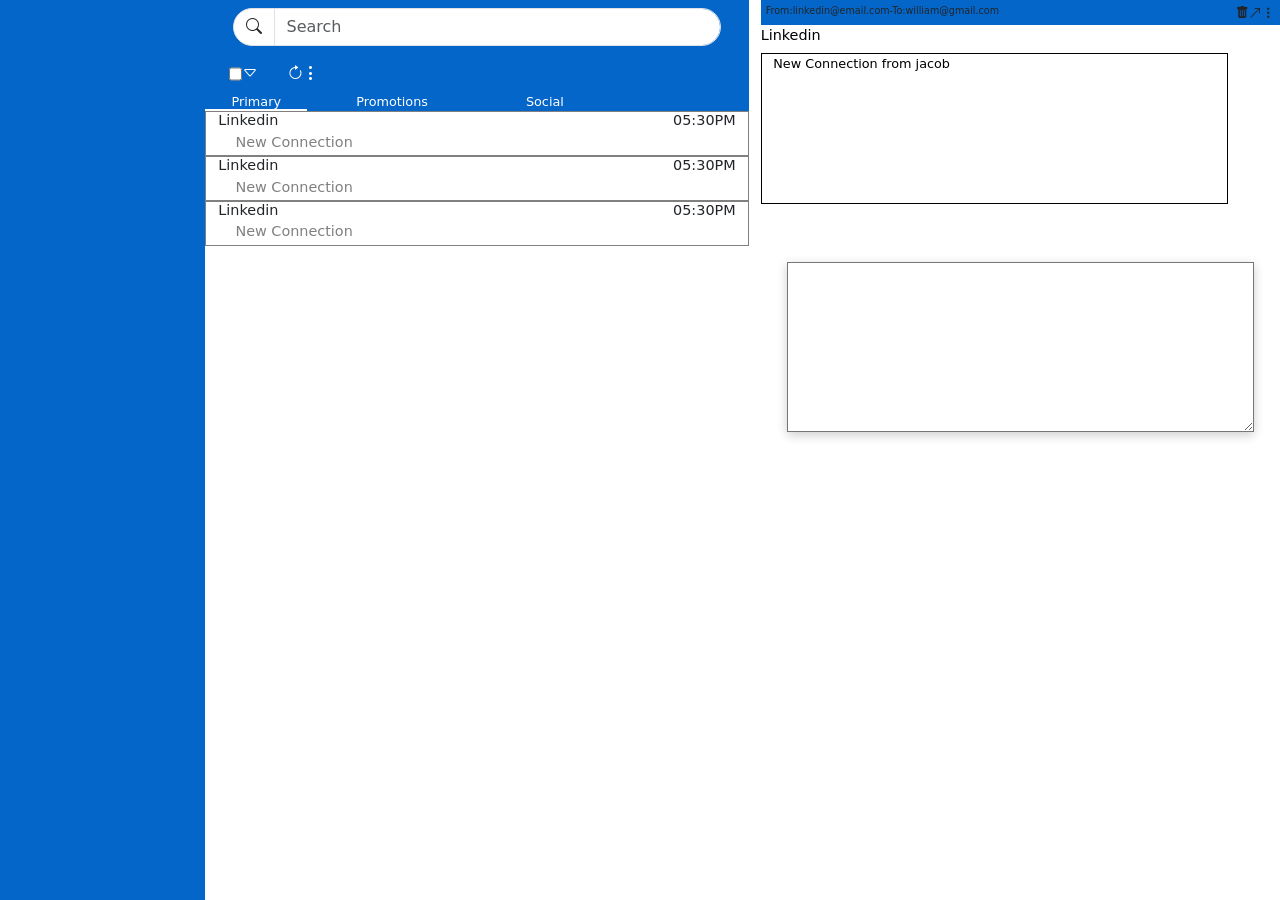
==== Email-template.html @ 092af568 "working on email" ====
<!DOCTYPE html>
<html lang="en">
  <head>
    <meta charset="utf-8" />
    <meta name="viewport" content="width=device-width, initial-scale=1.0" />
    <link rel="preconnect" href="https://fonts.googleapis.com" />
    <link rel="preconnect" href="https://fonts.gstatic.com" crossorigin />
    <link
      href="https://cdn.jsdelivr.net/npm/bootstrap@5.0.2/dist/css/bootstrap.min.css"
      rel="stylesheet"
      integrity="sha384-EVSTQN3/azprG1Anm3QDgpJLIm9Nao0Yz1ztcQTwFspd3yD65VohhpuuCOmLASjC"
      crossorigin="anonymous"
    />
    <link
      rel="stylesheet"
      href="https://cdn.jsdelivr.net/npm/bootstrap-icons@1.5.0/font/bootstrap-icons.css"
    />
    <link href="Email-template.css" rel="stylesheet" />

    <title>Email Template</title>
  </head>
  <body>
    <div class="main-container">
      <div class="row">
        <nav
          class="navbar col-lg-2 navbar-expand-lg navbar-light p-0 justify-content-center"
        >
          <div
            class="container d-flex justify-content-between w-100 m-0 p-sm-0"
            style="background-color: transparent"
          >
            <!-- Search bar -->
            <form class="d-flex d-lg-none">
              <div class="input-group">
                <span class="input-group-text bg-white">
                  <i class="bi bi-search"></i>
                </span>
                <input
                  class="form-control"
                  type="search"
                  placeholder="Search"
                  aria-label="Search"
                />
              </div>
            </form>

            <!-- Hamburger menu button -->

            <button
              class="navbar-toggler"
              type="button"
              data-bs-toggle="collapse"
              data-bs-target="#navbarToggleExternalContent"
              aria-controls="navbarToggleExternalContent"
              aria-expanded="false"
              aria-label="Toggle navigation"
            >
              <span class="navbar-toggler-icon"></span>
            </button>
          </div>
        </nav>
        <!-- inbox with all emails -->
        <div class="inbox-container col-lg-5 col-md-6 p-0">
          <div class="email-bar-nav d-flex flex-column">
            <form
              class="row-lg d-lg-flex d-none col-12 w-100 justify-content-center"
            >
              <div class="input-group row-lg m-2">
                <span class="input-group-text bg-white">
                  <i class="bi bi-search"></i>
                </span>
                <input
                  class="form-control"
                  type="search"
                  placeholder="Search"
                  aria-label="Search"
                />
              </div>
            </form>
            <div class="email-bar-top w-100 d-flex flex-column p-0">
              <div
                class="email-bar-icons d-flex justify-content-around w-25 p-2"
              >
                <div
                  class="checkbox-container text-white w-50 d-flex justify-content-center"
                >
                  <input type="checkbox" /><i class="bi bi-caret-down"></i>
                </div>
                <div
                  class="reload-container text-white w-50 d-flex justify-content-center"
                >
                  <i class="bi bi-arrow-clockwise"></i>
                  <i class="bi bi-three-dots-vertical"></i>
                </div>
              </div>

              <div class="email-bar-type row w-100 m-0 text-white">
                <div class="col-md-3 col-4 p-0">
                  <h5
                    class="w-75 m-0 d-flex justify-content-center"
                    style="border-bottom: 2px solid white"
                  >
                    Primary
                  </h5>
                </div>
                <div class="col-md-3 col-4 p-0">
                  <h5 class="w-75 m-0 d-flex justify-content-center">
                    Promotions
                  </h5>
                </div>
                <div class="col-md-6 col-4 p-0">
                  <h5 class="w-50 m-0 d-flex justify-content-center">Social</h5>
                </div>
              </div>
            </div>
          </div>
          <div class="row-lg" style="border: 1px solid grey">
            <div class="email-info row w-100 m-0">
              <h4 class="email-name col-6 m-0">Linkedin</h4>
              <h5 class="email-time col-6 m-0">05:30PM</h5>
            </div>
            <div
              class="email-description-container d-flex justify-content-center"
            >
              <p class="email-description m-0">New Connection</p>
            </div>
          </div>
          <div class="row-lg" style="border: 1px solid grey">
            <div class="email-info row w-100 m-0">
              <h4 class="email-name col-6 m-0">Linkedin</h4>
              <h5 class="email-time col-6 m-0">05:30PM</h5>
            </div>
            <div
              class="email-description-container d-flex justify-content-center"
            >
              <p class="email-description m-0">New Connection</p>
            </div>
          </div>
          <div class="row-lg" style="border: 1px solid grey">
            <div class="email-info row w-100 m-0">
              <h4 class="email-name col-6 m-0">Linkedin</h4>
              <h5 class="email-time col-6 m-0">05:30PM</h5>
            </div>
            <div
              class="email-description-container d-flex justify-content-center"
            >
              <p class="email-description m-0">New Connection</p>
            </div>
          </div>
        </div>

        <!-- opened email -->
        <div class="opened-email col-lg-5 col-md-6">
          <div class="tags row">
            <h5 class="opened-from col-9 m-0">
              From:linkedin@email.com-To:william@gmail.com
            </h5>
            <h5 class="opened-icons col-3 m-0">
              <i class="bi bi-trash-fill"></i>
              <i class="bi bi-arrow-up-right"></i>
              <i class="bi bi-three-dots-vertical"></i>
            </h5>
          </div>

          <div class="opened-email-container row h-50">
            <div class="email-details col-lg-12">
              <h4 class="opened-email-info">Linkedin</h4>
              <div
                class="opened-email-description d-flex justify-content-center"
              >
                <p>New Connection from jacob</p>
              </div>
            </div>
            <div class="send-email col-lg-12">
              <div class="textarea-container d-flex justify-content-center m-0">
                <textarea></textarea>
              </div>
            </div>
          </div>
        </div>
      </div>
    </div>
    <!-- Insert your content here -->

    <script
      src="https://cdn.jsdelivr.net/npm/@popperjs/core@2.9.2/dist/umd/popper.min.js"
      integrity="sha384-IQsoLXl5PILFhosVNubq5LC7Qb9DXgDA9i+tQ8Zj3iwWAwPtgFTxbJ8NT4GN1R8p"
      crossorigin="anonymous"
    ></script>
    <script
      src="https://cdn.jsdelivr.net/npm/bootstrap@5.0.2/dist/js/bootstrap.min.js"
      integrity="sha384-cVKIPhGWiC2Al4u+LWgxfKTRIcfu0JTxR+EQDz/bgldoEyl4H0zUF0QKbrJ0EcQF"
      crossorigin="anonymous"
    ></script>
  </body>
</html>
---- Email-template.css ----
/* * {
  border: 1px solid red;
} */
.main-container {
  /* height: 100vh; */
}

/* nav bar styling */

.input-group-text {
  border-radius: 30px;
}
.form-control {
  border-radius: 30px;
}
form {
  width: 80%;
}

.navbar {
  height: 10vh;

  background-color: #0466c8;
}

/*inbox email styling*/

.email-bar-nav {
  background-color: #0466c8;
}
.email-bar-nav .input-group {
  width: 90%;
}
/* .email-bar-nav * {
  border: 1px solid red;
} */
.email-bar-type h5 {
  font-size: 0.8rem;
}

.email-bar-top {
  /* width: 90%; */
}
.inbox-container {
  height: 45vh;

  background-color: #ffffff;
}
.email-info h5,
h4 {
  font-size: 0.9rem;
}

.email-time {
  display: flex;
  justify-content: flex-end;
}

.email-description {
  width: 90%;
  color: grey;
  font-size: 0.9rem;
  padding: 2px;
  margin: 2px;
}

/* opened email styling*/

.opened-email {
  /* background-color: #0466c8; */
  height: 50%;
}
.tags {
  margin: 0;
  border-bottom: 2px solid #ffffff;
  background-color: #0466c8;
}
.opened-icons {
  display: flex;
  justify-content: end;
  font-size: 0.8rem;
  padding: 5px;
}

.opened-from {
  font-size: 0.6rem;
  padding: 5px;
}

.opened-email-info {
  color: black;
}
.opened-email-description {
  color: black;
  font-size: 0.8rem;
  border: 1px solid black;
  height: 80%;
  width: 90%;
}
.opened-email-description p {
  width: 95%;
}
.send-email {
  height: 21vh;
}
.email-details {
  height: 21vh;
}
.textarea-container {
  width: 100%;
  height: 100%;
  align-items: center;
}
textarea {
  width: 90%;
  height: 90%;
  box-shadow: 0 3px 10px rgb(0 0 0 / 0.2);
}

/* media view ports*/
@media (min-width: 992px) {
  .navbar {
    height: 100vh;
  }
  .inbox-container {
    height: 100vh;
  }
  .opened-email {
    height: 100vh;
  }
}
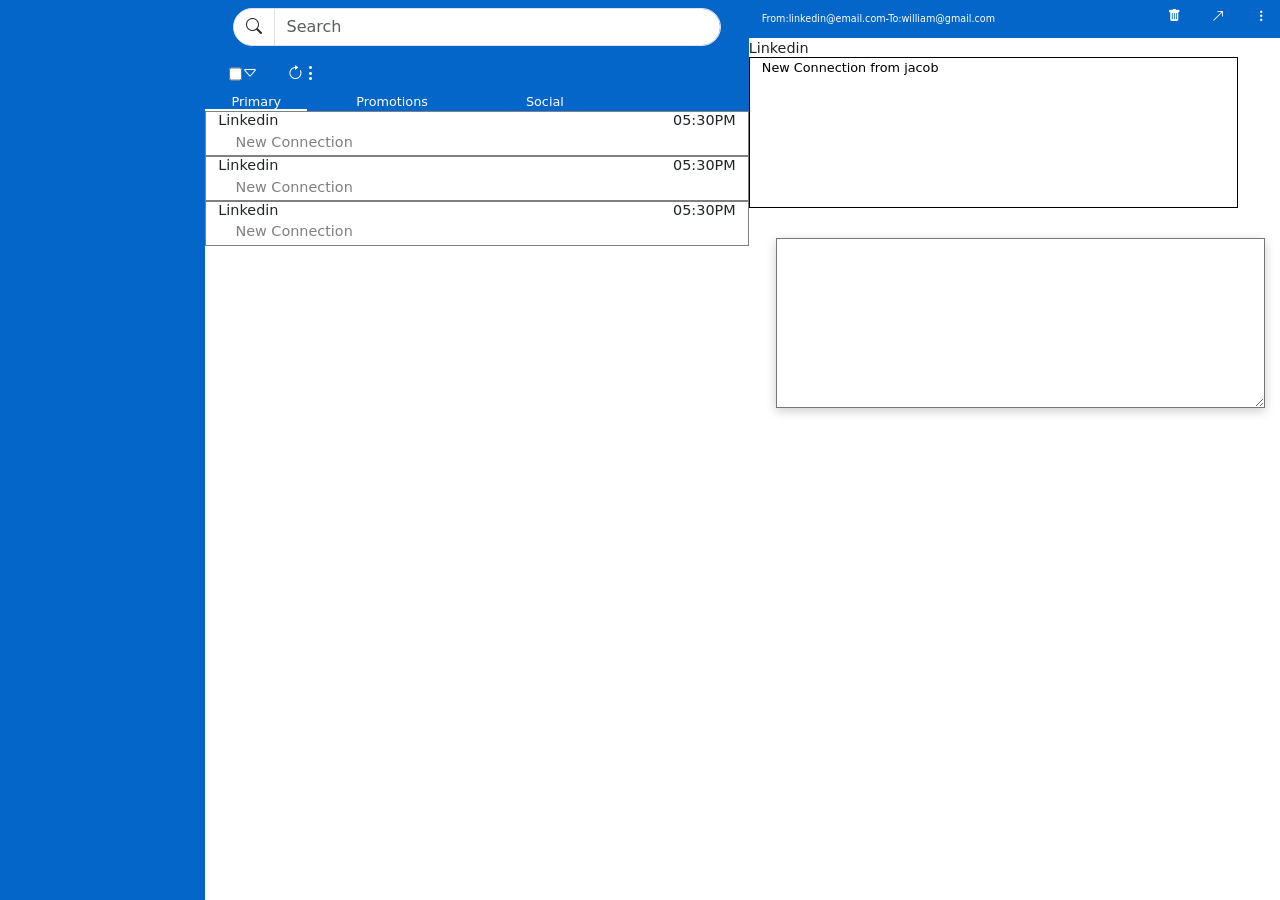
==== commit a2730d58: "opened email nav" ====
--- a/Email-template.html
+++ b/Email-template.html
@@ -150,28 +150,30 @@
         </div>
 
         <!-- opened email -->
-        <div class="opened-email col-lg-5 col-md-6">
-          <div class="tags row">
+        <div class="opened-email col-lg-5 col-md-6 p-0">
+          <div class="tags d-flex text-white w-100 m-0 p-2">
             <h5 class="opened-from col-9 m-0">
               From:linkedin@email.com-To:william@gmail.com
             </h5>
-            <h5 class="opened-icons col-3 m-0">
+            <h5
+              class="opened-icons col-3 m-0 p-0 d-flex justify-content-around"
+            >
               <i class="bi bi-trash-fill"></i>
               <i class="bi bi-arrow-up-right"></i>
               <i class="bi bi-three-dots-vertical"></i>
             </h5>
           </div>
 
-          <div class="opened-email-container row h-50">
-            <div class="email-details col-lg-12">
-              <h4 class="opened-email-info">Linkedin</h4>
+          <div class="opened-email-container h-50">
+            <div class="email-details p-0">
+              <h4 class="opened-email-info m-0">Linkedin</h4>
               <div
-                class="opened-email-description d-flex justify-content-center"
+                class="opened-email-description d-flex justify-content-center m-0"
               >
                 <p>New Connection from jacob</p>
               </div>
             </div>
-            <div class="send-email col-lg-12">
+            <div class="send-email p-0">
               <div class="textarea-container d-flex justify-content-center m-0">
                 <textarea></textarea>
               </div>
--- a/Email-template.css
+++ b/Email-template.css
@@ -70,6 +70,7 @@
   /* background-color: #0466c8; */
   height: 50%;
 }
+
 .tags {
   margin: 0;
   border-bottom: 2px solid #ffffff;
@@ -87,9 +88,6 @@
   padding: 5px;
 }
 
-.opened-email-info {
-  color: black;
-}
 .opened-email-description {
   color: black;
   font-size: 0.8rem;
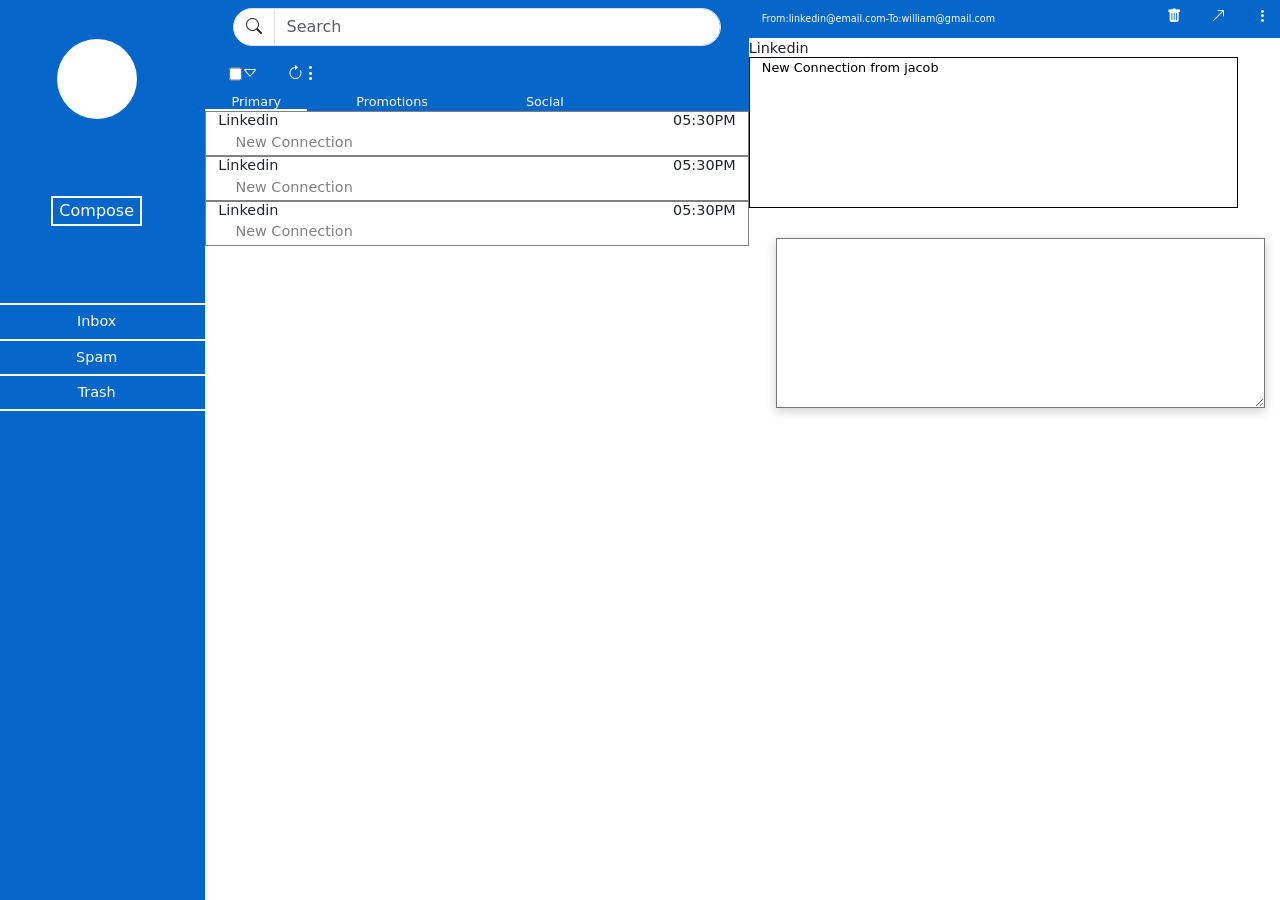
==== commit 57dee6be: "save changes" ====
--- a/Email-template.html
+++ b/Email-template.html
@@ -26,11 +26,11 @@
           class="navbar col-lg-2 navbar-expand-lg navbar-light p-0 justify-content-center"
         >
           <div
-            class="container d-flex justify-content-between w-100 m-0 p-sm-0"
+            class="container d-lg-none d-flex justify-content-between w-100 m-0 p-sm-0"
             style="background-color: transparent"
           >
             <!-- Search bar -->
-            <form class="d-flex d-lg-none">
+            <form class="d-flex">
               <div class="input-group">
                 <span class="input-group-text bg-white">
                   <i class="bi bi-search"></i>
@@ -57,6 +57,40 @@
             >
               <span class="navbar-toggler-icon"></span>
             </button>
+          </div>
+          <!--SideBar for desktop view-->
+          <div
+            class="sidebar-container d-lg-flex d-none flex-column w-100 h-100 text-white"
+          >
+            <div
+              class="sidebar-inner-div h-50 d-flex flex-column justify-content-around align-items-center"
+            >
+              <div class="sidebar-circle d-flex align-items-center bg-white">
+                account
+              </div>
+              <div class="sidebar-compose-div">
+                <button class="bg-transparent text-white">Compose</button>
+              </div>
+              <div
+                class="sidebar-info-div w-100 d-flex flex-column align-items-center"
+              >
+                <div
+                  class="w-100 d-flex justify-content-center p-2 border-top border-2 border-white"
+                >
+                  <h4 class="m-0">Inbox</h4>
+                </div>
+                <div
+                  class="w-100 d-flex justify-content-center p-2 border-top border-2 border-white"
+                >
+                  <h4 class="m-0">Spam</h4>
+                </div>
+                <div
+                  class="w-100 d-flex justify-content-center p-2 border-top border-bottom border-2 border-white"
+                >
+                  <h4 class="m-0">Trash</h4>
+                </div>
+              </div>
+            </div>
           </div>
         </nav>
         <!-- inbox with all emails -->
--- a/Email-template.css
+++ b/Email-template.css
@@ -23,6 +23,14 @@
   background-color: #0466c8;
 }
 
+.sidebar-circle {
+  border-radius: 50%;
+  width: 80px;
+  height: 80px;
+}
+.sidebar-compose-div button {
+  border: 2px solid white;
+}
 /*inbox email styling*/
 
 .email-bar-nav {
@@ -77,10 +85,7 @@
   background-color: #0466c8;
 }
 .opened-icons {
-  display: flex;
-  justify-content: end;
-  font-size: 0.8rem;
-  padding: 5px;
+  font-size: 0.9rem;
 }
 
 .opened-from {
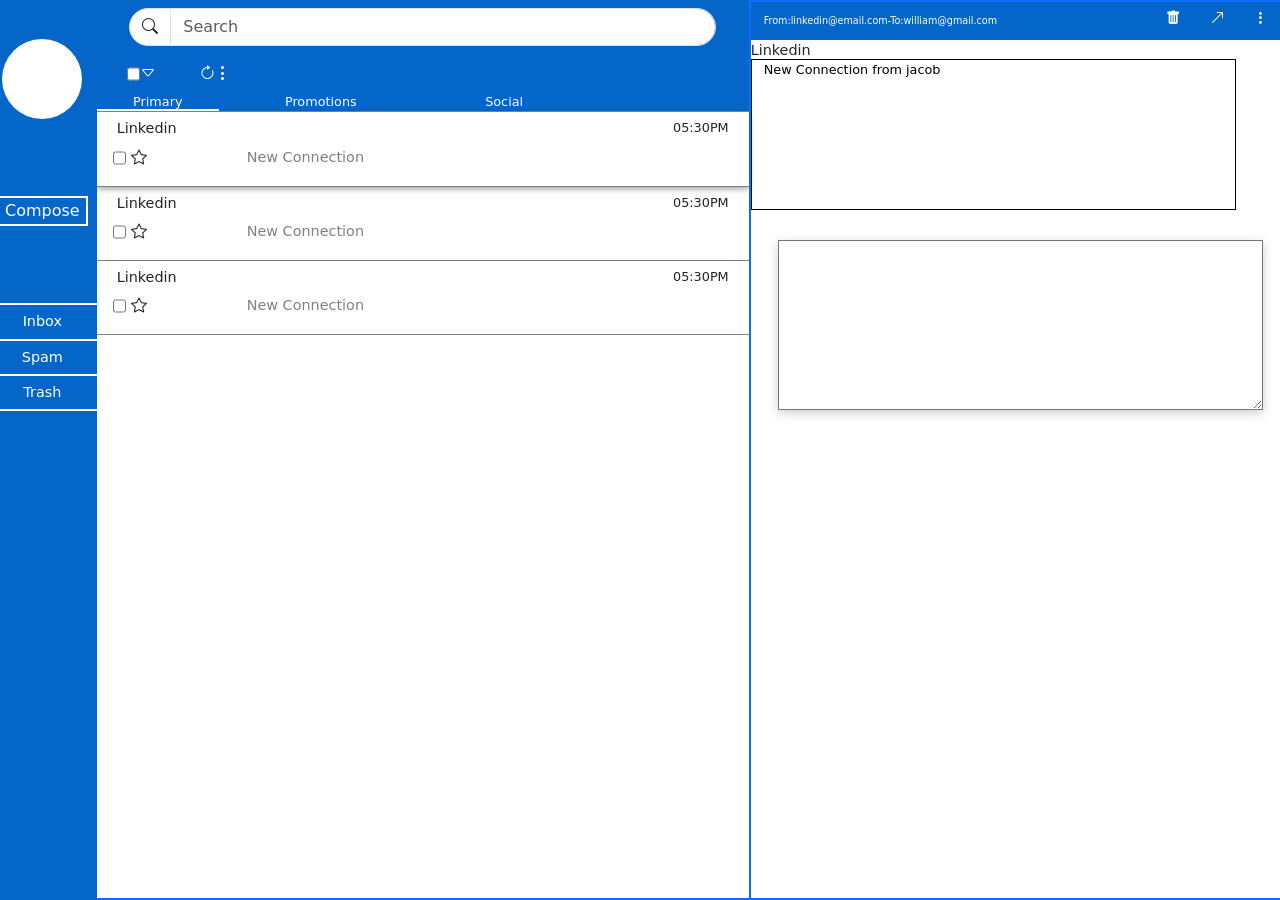
==== commit 43c2e29b: "emails changing" ====
--- a/Email-template.html
+++ b/Email-template.html
@@ -23,7 +23,7 @@
     <div class="main-container">
       <div class="row">
         <nav
-          class="navbar col-lg-2 navbar-expand-lg navbar-light p-0 justify-content-center"
+          class="navbar col-lg-1 navbar-expand-lg navbar-light p-0 justify-content-center"
         >
           <div
             class="container d-lg-none d-flex justify-content-between w-100 m-0 p-sm-0"
@@ -94,7 +94,9 @@
           </div>
         </nav>
         <!-- inbox with all emails -->
-        <div class="inbox-container col-lg-5 col-md-6 p-0">
+        <div
+          class="inbox-container col-lg-6 col-md-6 p-0 border-bottom border-2 border-primary"
+        >
           <div class="email-bar-nav d-flex flex-column">
             <form
               class="row-lg d-lg-flex d-none col-12 w-100 justify-content-center"
@@ -148,43 +150,68 @@
               </div>
             </div>
           </div>
-          <div class="row-lg" style="border: 1px solid grey">
-            <div class="email-info row w-100 m-0">
-              <h4 class="email-name col-6 m-0">Linkedin</h4>
-              <h5 class="email-time col-6 m-0">05:30PM</h5>
-            </div>
-            <div
-              class="email-description-container d-flex justify-content-center"
-            >
-              <p class="email-description m-0">New Connection</p>
-            </div>
-          </div>
-          <div class="row-lg" style="border: 1px solid grey">
-            <div class="email-info row w-100 m-0">
-              <h4 class="email-name col-6 m-0">Linkedin</h4>
-              <h5 class="email-time col-6 m-0">05:30PM</h5>
-            </div>
-            <div
-              class="email-description-container d-flex justify-content-center"
-            >
-              <p class="email-description m-0">New Connection</p>
-            </div>
-          </div>
-          <div class="row-lg" style="border: 1px solid grey">
-            <div class="email-info row w-100 m-0">
-              <h4 class="email-name col-6 m-0">Linkedin</h4>
-              <h5 class="email-time col-6 m-0">05:30PM</h5>
-            </div>
-            <div
-              class="email-description-container d-flex justify-content-center"
-            >
-              <p class="email-description m-0">New Connection</p>
+          <div class="email-inbox-container">
+            <div class="email-inbox-div row-lg p-2" id="one">
+              <div class="email-info row w-100 m-0">
+                <h4 class="email-name col-6 m-0">Linkedin</h4>
+                <h5 class="email-time col-6 m-0">05:30PM</h5>
+              </div>
+              <div
+                class="email-description-container d-flex justify-content-center"
+              >
+                <div
+                  class="email-description-icons d-flex justify-content-center justify-content-md-start m-2"
+                >
+                  <input type="checkbox" /><i class="bi bi-star"></i>
+                </div>
+                <p class="email-description m-0 d-flex align-items-center">
+                  New Connection
+                </p>
+              </div>
+            </div>
+            <div class="email-inbox-div row-lg p-2" id="two">
+              <div class="email-info row w-100 m-0">
+                <h4 class="email-name col-6 m-0">Linkedin</h4>
+                <h5 class="email-time col-6 m-0">05:30PM</h5>
+              </div>
+              <div
+                class="email-description-container d-flex justify-content-center"
+              >
+                <div
+                  class="email-description-icons d-flex justify-content-center justify-content-md-start m-2"
+                >
+                  <input type="checkbox" /><i class="bi bi-star"></i>
+                </div>
+                <p class="email-description m-0 d-flex align-items-center">
+                  New Connection
+                </p>
+              </div>
+            </div>
+            <div class="email-inbox-div row-lg p-2" id="three">
+              <div class="email-info row w-100 m-0">
+                <h4 class="email-name col-6 m-0">Linkedin</h4>
+                <h5 class="email-time col-6 m-0">05:30PM</h5>
+              </div>
+              <div
+                class="email-description-container d-flex justify-content-center"
+              >
+                <div
+                  class="email-description-icons d-flex justify-content-center justify-content-md-start m-2"
+                >
+                  <input type="checkbox" /><i class="bi bi-star"></i>
+                </div>
+                <p class="email-description m-0 d-flex align-items-center">
+                  New Connection
+                </p>
+              </div>
             </div>
           </div>
         </div>
 
         <!-- opened email -->
-        <div class="opened-email col-lg-5 col-md-6 p-0">
+        <div
+          class="opened-email col-lg-5 col-md-6 p-0 border border-2 border-primary"
+        >
           <div class="tags d-flex text-white w-100 m-0 p-2">
             <h5 class="opened-from col-9 m-0">
               From:linkedin@email.com-To:william@gmail.com
--- a/Email-template.css
+++ b/Email-template.css
@@ -54,7 +54,7 @@
 
   background-color: #ffffff;
 }
-.email-info h5,
+.email-info,
 h4 {
   font-size: 0.9rem;
 }
@@ -62,16 +62,34 @@
 .email-time {
   display: flex;
   justify-content: flex-end;
+  font-size: 0.8rem;
 }
 
 .email-description {
-  width: 90%;
+  width: 80%;
   color: grey;
   font-size: 0.9rem;
   padding: 2px;
   margin: 2px;
 }
 
+.email-inbox-container {
+  border-bottom: 1px solid grey;
+}
+
+.email-description-icons {
+  width: 20%;
+}
+.email-description-icons input {
+  margin-right: 5px;
+}
+
+.email-inbox-div {
+  border-top: 1px solid grey;
+}
+#one {
+  box-shadow: rgba(0, 0, 0, 0.16) 0px 3px 6px, rgba(0, 0, 0, 0.23) 0px 3px 6px;
+}
 /* opened email styling*/
 
 .opened-email {
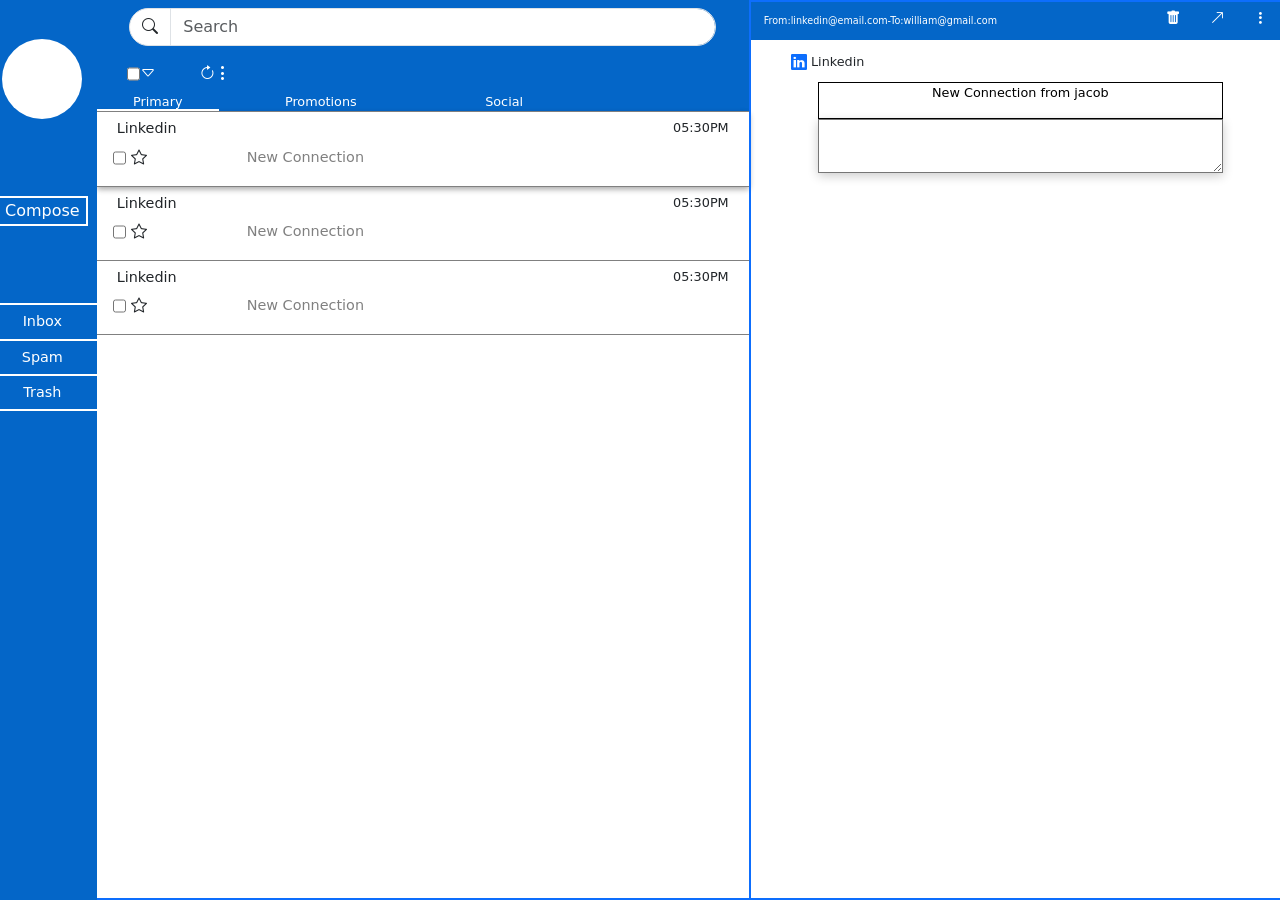
==== commit 615a7362: "commit" ====
--- a/Email-template.html
+++ b/Email-template.html
@@ -20,7 +20,7 @@
     <title>Email Template</title>
   </head>
   <body>
-    <div class="main-container">
+    <div class="main-container h-100">
       <div class="row">
         <nav
           class="navbar col-lg-1 navbar-expand-lg navbar-light p-0 justify-content-center"
@@ -225,18 +225,31 @@
             </h5>
           </div>
 
-          <div class="opened-email-container h-50">
-            <div class="email-details p-0">
-              <h4 class="opened-email-info m-0">Linkedin</h4>
-              <div
-                class="opened-email-description d-flex justify-content-center m-0"
+          <div class="opened-email-container">
+            <div
+              class="email-details p-0 d-flex flex-column align-items-center"
+            >
+              <div
+                class="email-opened-from w-100 d-flex justify-content-start p-2 align-items-center"
+              >
+                <i
+                  class="bi bi-linkedin linkedin-logo d-flex justify-content-end text-primary p-1"
+                >
+                </i>
+                <h4 class="opened-email-info m-0">Linkedin</h4>
+              </div>
+
+              <div
+                class="opened-email-description d-flex justify-content-center m-0 w-75"
               >
                 <p>New Connection from jacob</p>
               </div>
             </div>
             <div class="send-email p-0">
-              <div class="textarea-container d-flex justify-content-center m-0">
-                <textarea></textarea>
+              <div
+                class="textarea-container d-flex justify-content-center m-0 h-50"
+              >
+                <textarea class="w-75"></textarea>
               </div>
             </div>
           </div>
--- a/Email-template.css
+++ b/Email-template.css
@@ -92,11 +92,18 @@
 }
 /* opened email styling*/
 
-.opened-email {
-  /* background-color: #0466c8; */
-  height: 50%;
+.opened-email-info {
+  width: 90%;
+  font-size: 0.8rem;
+  padding-right: 10px;
+}
+.linkedin-logo {
+  width: 10%;
 }
 
+/* .opened-email * {
+  border: 1px solid red;
+} */
 .tags {
   margin: 0;
   border-bottom: 2px solid #ffffff;
@@ -115,26 +122,13 @@
   color: black;
   font-size: 0.8rem;
   border: 1px solid black;
-  height: 80%;
-  width: 90%;
+  /* height: 80%;
+  width: 90%; */
 }
-.opened-email-description p {
-  width: 95%;
-}
-.send-email {
-  height: 21vh;
-}
-.email-details {
-  height: 21vh;
-}
-.textarea-container {
-  width: 100%;
-  height: 100%;
-  align-items: center;
-}
+
 textarea {
-  width: 90%;
-  height: 90%;
+  /* width: 90%;
+  height: 90%; */
   box-shadow: 0 3px 10px rgb(0 0 0 / 0.2);
 }
 
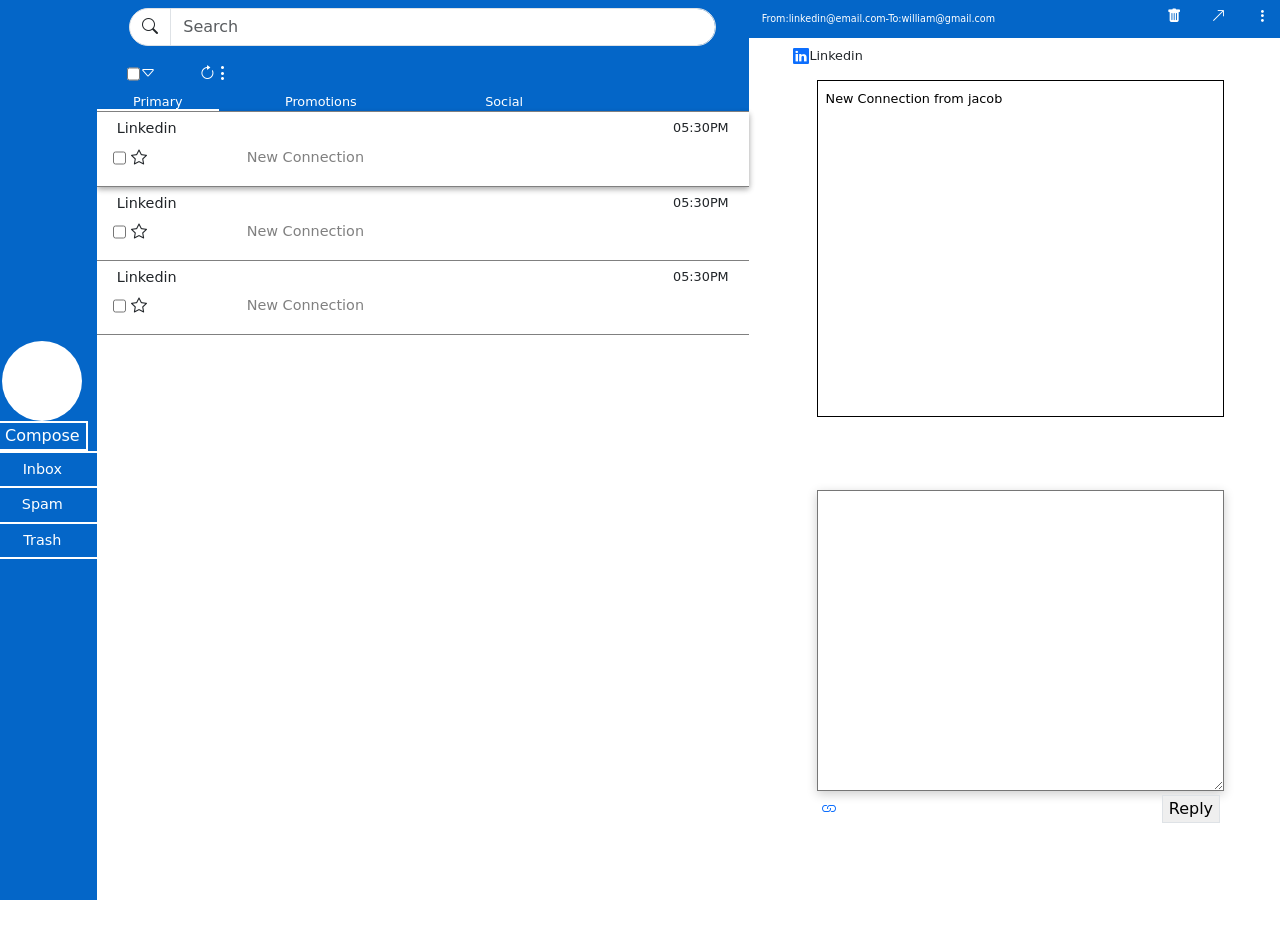
==== commit df9c780f: "found issue" ====
--- a/Email-template.html
+++ b/Email-template.html
@@ -21,7 +21,7 @@
   </head>
   <body>
     <div class="main-container h-100">
-      <div class="row">
+      <div class="row h-100">
         <nav
           class="navbar col-lg-1 navbar-expand-lg navbar-light p-0 justify-content-center"
         >
@@ -58,9 +58,9 @@
               <span class="navbar-toggler-icon"></span>
             </button>
           </div>
-          <!--SideBar for desktop view-->
+          <!-- SideBar for desktop view -->
           <div
-            class="sidebar-container d-lg-flex d-none flex-column w-100 h-100 text-white"
+            class="sidebar-container d-lg-flex d-none flex-column w-100 text-white"
           >
             <div
               class="sidebar-inner-div h-50 d-flex flex-column justify-content-around align-items-center"
@@ -94,9 +94,7 @@
           </div>
         </nav>
         <!-- inbox with all emails -->
-        <div
-          class="inbox-container col-lg-6 col-md-6 p-0 border-bottom border-2 border-primary"
-        >
+        <div class="inbox-container col-lg-6 col-md-6 p-0">
           <div class="email-bar-nav d-flex flex-column">
             <form
               class="row-lg d-lg-flex d-none col-12 w-100 justify-content-center"
@@ -209,9 +207,7 @@
         </div>
 
         <!-- opened email -->
-        <div
-          class="opened-email col-lg-5 col-md-6 p-0 border border-2 border-primary"
-        >
+        <div class="opened-email col-lg-5 col-md-6 p-0">
           <div class="tags d-flex text-white w-100 m-0 p-2">
             <h5 class="opened-from col-9 m-0">
               From:linkedin@email.com-To:william@gmail.com
@@ -225,31 +221,38 @@
             </h5>
           </div>
 
-          <div class="opened-email-container">
+          <div class="opened-email-container h-100">
             <div
-              class="email-details p-0 d-flex flex-column align-items-center"
+              class="email-details p-0 d-flex flex-column align-items-center h-50"
             >
               <div
                 class="email-opened-from w-100 d-flex justify-content-start p-2 align-items-center"
               >
                 <i
-                  class="bi bi-linkedin linkedin-logo d-flex justify-content-end text-primary p-1"
+                  class="bi bi-linkedin linkedin-logo d-flex justify-content-end text-primary"
                 >
                 </i>
                 <h4 class="opened-email-info m-0">Linkedin</h4>
               </div>
 
               <div
-                class="opened-email-description d-flex justify-content-center m-0 w-75"
-              >
-                <p>New Connection from jacob</p>
-              </div>
-            </div>
-            <div class="send-email p-0">
-              <div
-                class="textarea-container d-flex justify-content-center m-0 h-50"
-              >
-                <textarea class="w-75"></textarea>
+                class="opened-email-description d-flex justify-content-center w-75 m-2 h-75"
+              >
+                <p class="m-2 w-100">New Connection from jacob</p>
+              </div>
+            </div>
+            <div class="send-email p-0 h-50 d-flex justify-content-center">
+              <div class="textarea-container d-flex flex-column w-75 m-0 h-75">
+                <textarea class="w-100 h-100"></textarea>
+
+                <div
+                  class="d-flex justify-content-between align-items-center p-1"
+                >
+                  <i class="bi bi-link send-link text-primary"></i>
+                  <button class="reply-button border border-transparent">
+                    Reply
+                  </button>
+                </div>
               </div>
             </div>
           </div>
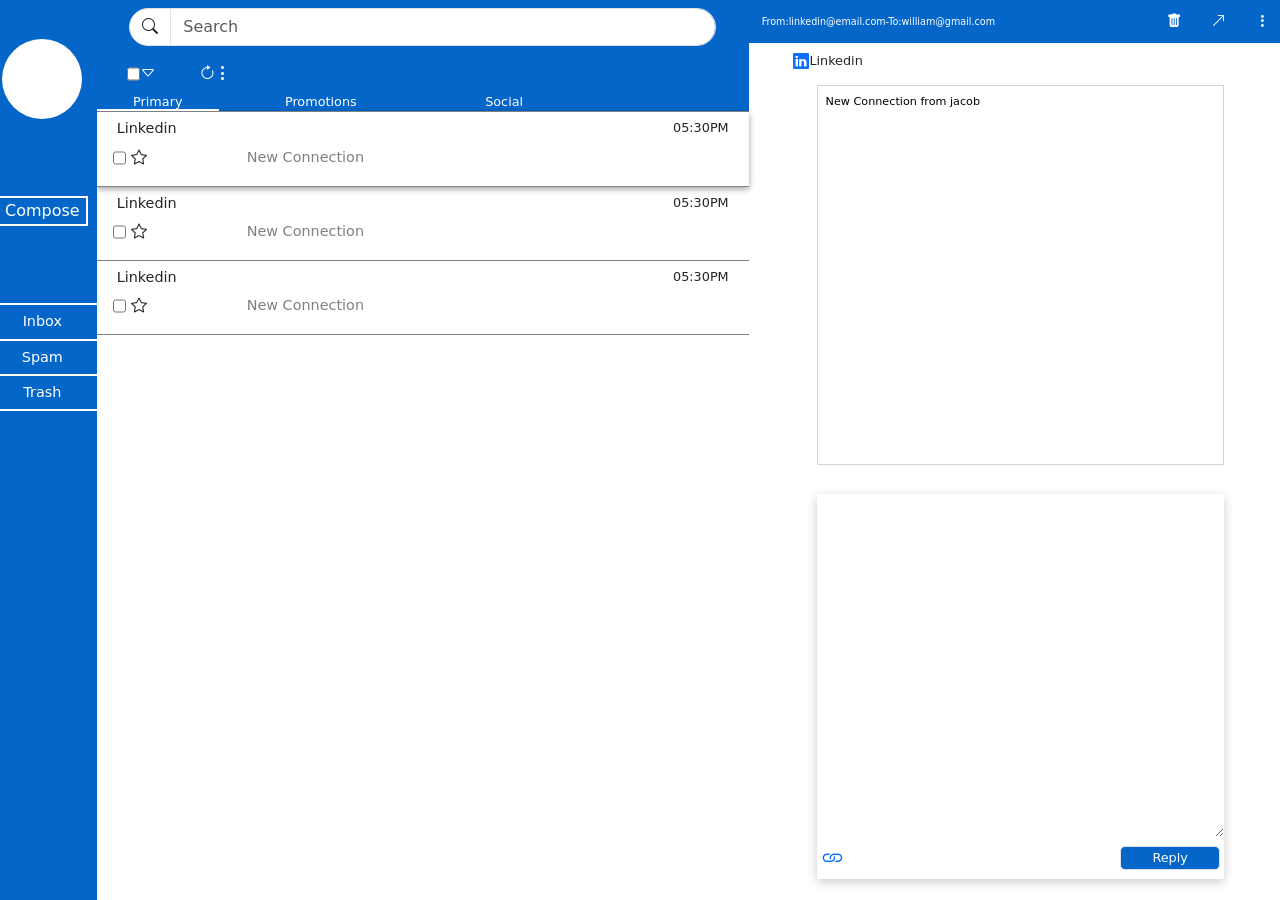
==== commit 9155e5d9: "coming together" ====
--- a/Email-template.html
+++ b/Email-template.html
@@ -26,23 +26,22 @@
           class="navbar col-lg-1 navbar-expand-lg navbar-light p-0 justify-content-center"
         >
           <div
-            class="container d-lg-none d-flex justify-content-between w-100 m-0 p-sm-0"
+            class="searchbar-hamburger d-lg-none d-flex justify-content-around align-items-center w-100"
             style="background-color: transparent"
           >
             <!-- Search bar -->
-            <form class="d-flex">
-              <div class="input-group">
-                <span class="input-group-text bg-white">
-                  <i class="bi bi-search"></i>
-                </span>
-                <input
-                  class="form-control"
-                  type="search"
-                  placeholder="Search"
-                  aria-label="Search"
-                />
-              </div>
-            </form>
+
+            <div class="input-group p-0 d-flex justify-content-center w-75">
+              <span class="input-group-text bg-white p-1">
+                <i class="bi bi-search"></i>
+              </span>
+              <input
+                class="form-control p-1"
+                type="search"
+                placeholder="Search"
+                aria-label="Search"
+              />
+            </div>
 
             <!-- Hamburger menu button -->
 
@@ -60,7 +59,7 @@
           </div>
           <!-- SideBar for desktop view -->
           <div
-            class="sidebar-container d-lg-flex d-none flex-column w-100 text-white"
+            class="sidebar-container d-lg-flex d-none flex-column w-100 text-white h-100"
           >
             <div
               class="sidebar-inner-div h-50 d-flex flex-column justify-content-around align-items-center"
@@ -208,7 +207,7 @@
 
         <!-- opened email -->
         <div class="opened-email col-lg-5 col-md-6 p-0">
-          <div class="tags d-flex text-white w-100 m-0 p-2">
+          <div class="tags d-flex text-white w-100 m-0 p-2 align-items-center">
             <h5 class="opened-from col-9 m-0">
               From:linkedin@email.com-To:william@gmail.com
             </h5>
@@ -221,7 +220,7 @@
             </h5>
           </div>
 
-          <div class="opened-email-container h-100">
+          <div class="opened-email-container">
             <div
               class="email-details p-0 d-flex flex-column align-items-center h-50"
             >
@@ -236,13 +235,15 @@
               </div>
 
               <div
-                class="opened-email-description d-flex justify-content-center w-75 m-2 h-75"
+                class="opened-email-description d-flex justify-content-center w-75 m-2"
               >
                 <p class="m-2 w-100">New Connection from jacob</p>
               </div>
             </div>
-            <div class="send-email p-0 h-50 d-flex justify-content-center">
-              <div class="textarea-container d-flex flex-column w-75 m-0 h-75">
+            <div
+              class="send-email p-0 h-50 d-flex justify-content-center align-items-center"
+            >
+              <div class="textarea-container d-flex flex-column w-75 m-0">
                 <textarea class="w-100 h-100"></textarea>
 
                 <div
--- a/Email-template.css
+++ b/Email-template.css
@@ -1,8 +1,14 @@
 /* * {
   border: 1px solid red;
 } */
+
+body,
+html {
+  height: 100%;
+}
+
 .main-container {
-  /* height: 100vh; */
+  height: 100%;
 }
 
 /* nav bar styling */
@@ -13,14 +19,14 @@
 .form-control {
   border-radius: 30px;
 }
-form {
-  width: 80%;
+
+.navbar {
+  height: 10%;
+  background-color: #0466c8;
 }
 
-.navbar {
-  height: 10vh;
-
-  background-color: #0466c8;
+.searchbar-hamburger {
+  height: 100%;
 }
 
 .sidebar-circle {
@@ -31,6 +37,7 @@
 .sidebar-compose-div button {
   border: 2px solid white;
 }
+
 /*inbox email styling*/
 
 .email-bar-nav {
@@ -39,21 +46,16 @@
 .email-bar-nav .input-group {
   width: 90%;
 }
-/* .email-bar-nav * {
-  border: 1px solid red;
-} */
+
 .email-bar-type h5 {
   font-size: 0.8rem;
 }
 
-.email-bar-top {
-  /* width: 90%; */
-}
 .inbox-container {
-  height: 45vh;
-
+  height: 45%;
   background-color: #ffffff;
 }
+
 .email-info,
 h4 {
   font-size: 0.9rem;
@@ -90,6 +92,7 @@
 #one {
   box-shadow: rgba(0, 0, 0, 0.16) 0px 3px 6px, rgba(0, 0, 0, 0.23) 0px 3px 6px;
 }
+
 /* opened email styling*/
 
 .opened-email-info {
@@ -97,17 +100,23 @@
   font-size: 0.8rem;
   padding-right: 10px;
 }
+
 .linkedin-logo {
   width: 10%;
 }
 
-/* .opened-email * {
-  border: 1px solid red;
-} */
+.opened-email {
+  height: 45%;
+}
+
 .tags {
   margin: 0;
   border-bottom: 2px solid #ffffff;
   background-color: #0466c8;
+  height: 10%;
+}
+.opened-email-container {
+  height: 90%;
 }
 .opened-icons {
   font-size: 0.9rem;
@@ -121,26 +130,56 @@
 .opened-email-description {
   color: black;
   font-size: 0.8rem;
-  border: 1px solid black;
-  /* height: 80%;
-  width: 90%; */
+  border: 1px solid lightgray;
+  height: 90%;
+}
+.opened-email-description p {
+  font-size: 0.7rem;
 }
 
 textarea {
-  /* width: 90%;
-  height: 90%; */
-  box-shadow: 0 3px 10px rgb(0 0 0 / 0.2);
+  border: none;
 }
 
+.textarea-container {
+  box-shadow: 0 3px 10px rgb(0 0 0 / 0.2);
+  height: 90%;
+}
+.send-link {
+  font-size: 1.4rem;
+}
+.reply-button {
+  background-color: #0466c8;
+  border-radius: 5px;
+  color: #ffffff;
+  width: 25%;
+  font-size: 0.8rem;
+  height: 70%;
+}
 /* media view ports*/
-@media (min-width: 992px) {
-  .navbar {
-    height: 100vh;
-  }
+
+@media (min-width: 768px) {
   .inbox-container {
-    height: 100vh;
+    height: 90%;
   }
   .opened-email {
-    height: 100vh;
+    height: 90%;
+  }
+  .tags {
+    height: 5%;
+  }
+  .opened-email-container {
+    height: 95%;
   }
 }
+@media (min-width: 992px) {
+  .inbox-container {
+    height: 100%;
+  }
+  .opened-email {
+    height: 100%;
+  }
+  .navbar {
+    height: 100%;
+  }
+}
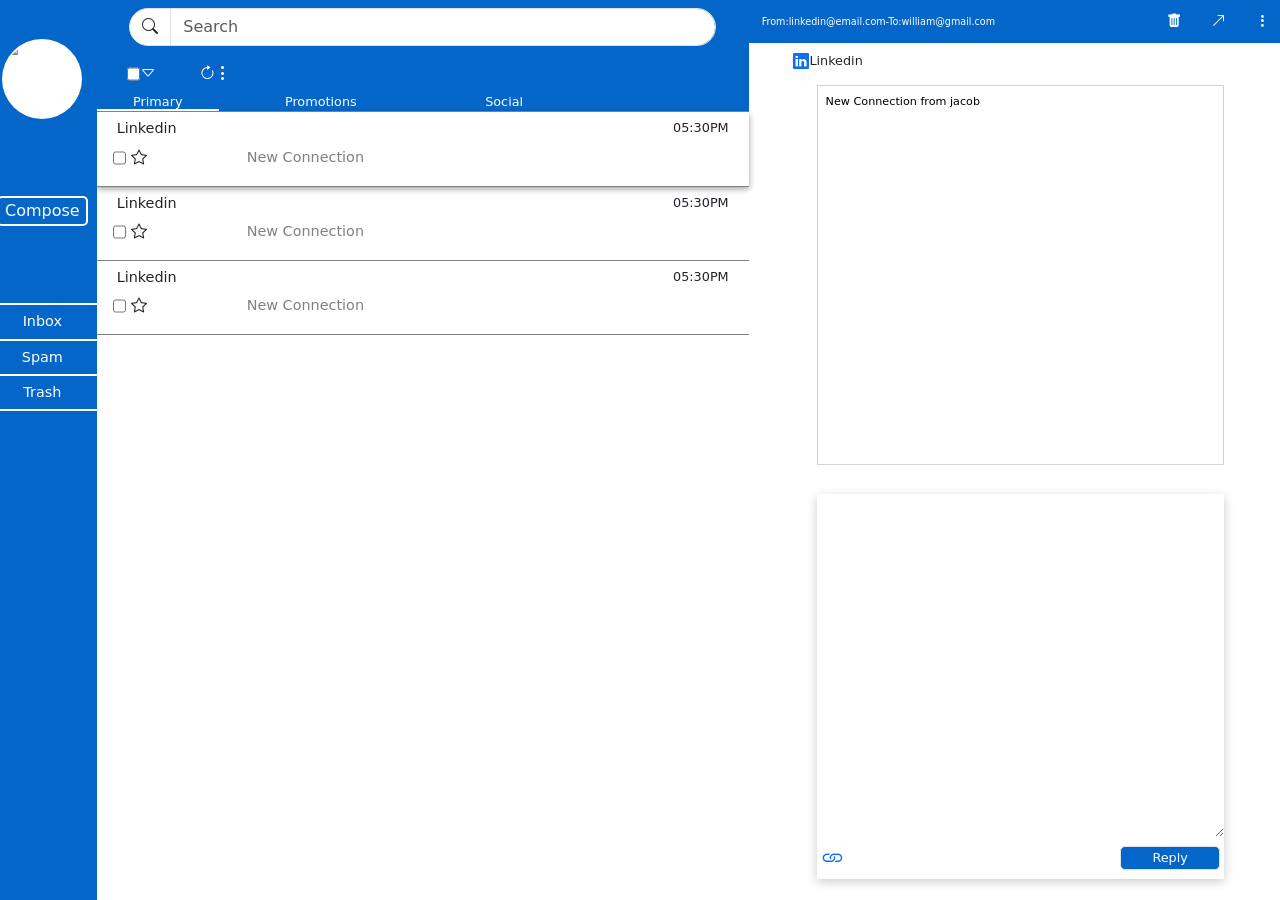
==== commit cf10f50d: "save" ====
--- a/Email-template.html
+++ b/Email-template.html
@@ -65,26 +65,29 @@
               class="sidebar-inner-div h-50 d-flex flex-column justify-content-around align-items-center"
             >
               <div class="sidebar-circle d-flex align-items-center bg-white">
-                account
+                <img
+                  src="https://media.istockphoto.com/id/1433211776/photo/woman-silhouette-in-front-of-the-ocean-at-sunset.webp?b=1&s=170667a&w=0&k=20&c=xGzw_4wTjK0uKJLS42lR7xPsD7tGRTrx-mWBl0ylih4="
+                  alt="profile image"
+                />
               </div>
               <div class="sidebar-compose-div">
-                <button class="bg-transparent text-white">Compose</button>
+                <button class="compose-button">Compose</button>
               </div>
               <div
                 class="sidebar-info-div w-100 d-flex flex-column align-items-center"
               >
                 <div
-                  class="w-100 d-flex justify-content-center p-2 border-top border-2 border-white"
+                  class="sidebar-buttons-div w-100 d-flex justify-content-center p-2 border-top border-2 border-white"
                 >
                   <h4 class="m-0">Inbox</h4>
                 </div>
                 <div
-                  class="w-100 d-flex justify-content-center p-2 border-top border-2 border-white"
+                  class="sidebar-buttons-div w-100 d-flex justify-content-center p-2 border-top border-2 border-white"
                 >
                   <h4 class="m-0">Spam</h4>
                 </div>
                 <div
-                  class="w-100 d-flex justify-content-center p-2 border-top border-bottom border-2 border-white"
+                  class="sidebar-buttons-div w-100 d-flex justify-content-center p-2 border-top border-bottom border-2 border-white"
                 >
                   <h4 class="m-0">Trash</h4>
                 </div>
--- a/Email-template.css
+++ b/Email-template.css
@@ -34,8 +34,31 @@
   width: 80px;
   height: 80px;
 }
+.sidebar-circle img {
+  width: 100%;
+  height: 100%;
+  object-fit: cover;
+  overflow: hidden;
+  border-radius: 50%;
+}
 .sidebar-compose-div button {
   border: 2px solid white;
+  background-color: transparent;
+  border-radius: 5px;
+  color: #ffffff;
+  transition: 0.8s;
+}
+.sidebar-compose-div button:hover {
+  background-color: #ffffff;
+  color: #0466c8;
+}
+.sidebar-buttons-div {
+  transition: 0.8s;
+}
+
+.sidebar-buttons-div:hover {
+  background-color: #ffffff;
+  color: #0466c8;
 }
 
 /*inbox email styling*/
@@ -88,8 +111,12 @@
 
 .email-inbox-div {
   border-top: 1px solid grey;
+  transition: 0.3s;
 }
 #one {
+  box-shadow: rgba(0, 0, 0, 0.16) 0px 3px 6px, rgba(0, 0, 0, 0.23) 0px 3px 6px;
+}
+.email-inbox-div:hover {
   box-shadow: rgba(0, 0, 0, 0.16) 0px 3px 6px, rgba(0, 0, 0, 0.23) 0px 3px 6px;
 }
 
